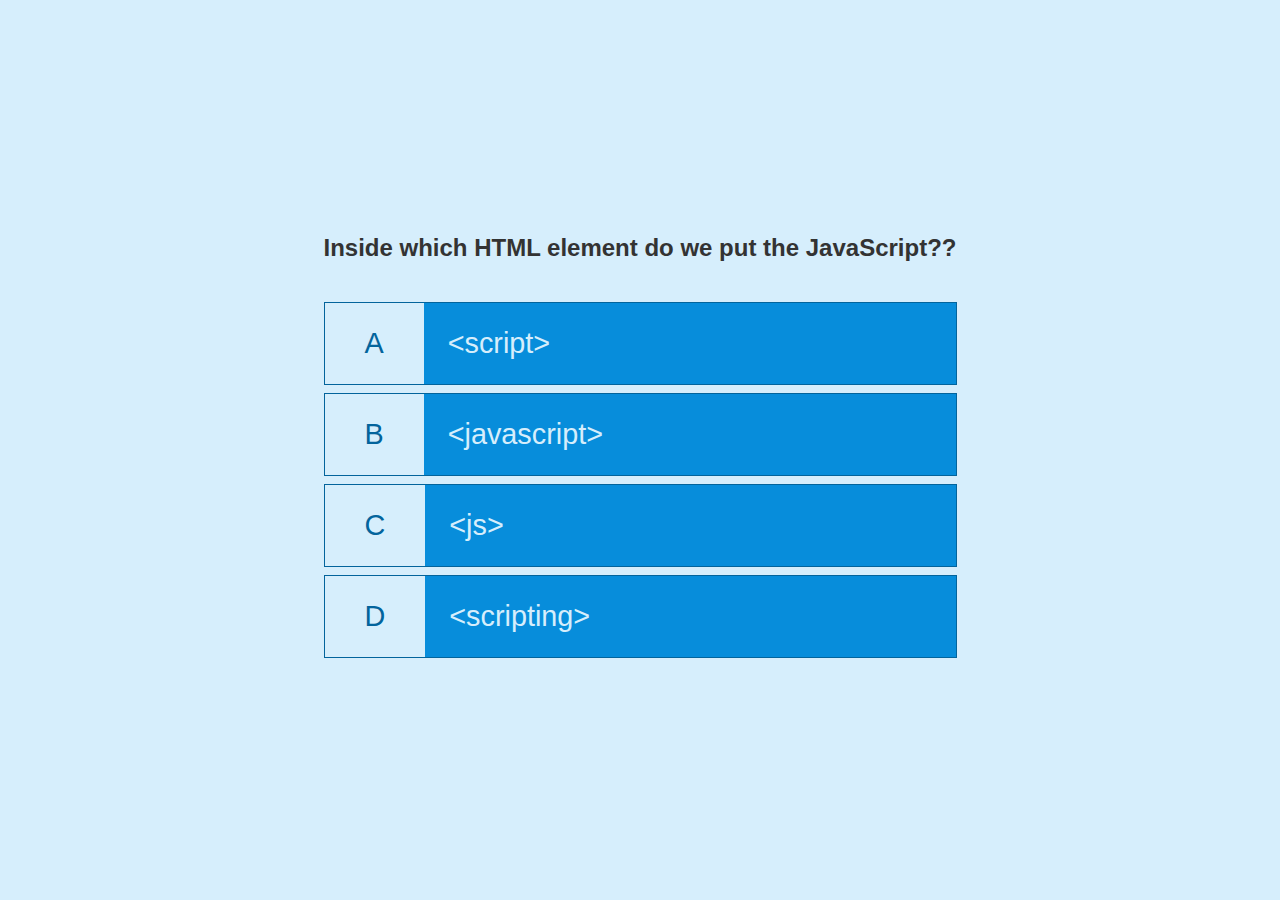
==== game.html @ 77064a03 "construct game with css, js, html" ====
<!DOCTYPE html>
<html lang="en">
<head>
    <meta charset="UTF-8">
    <meta http-equiv="X-UA-Compatible" content="IE=edge">
    <meta name="viewport" content="width=device-width, initial-scale=1.0">
    <title>Quiz App - Game</title>
    <link rel="stylesheet" href="app.css">
    <link rel="stylesheet" href="game.css">
</head>
<body>
    <div class="container">
        <!-- <div id="loader"></div> -->
        <div id="game" class="justify-content-center column">
            <h2 id="question">Choose the correct answer to this question</h2>
            <div class="choices">
                <p class="choice-item">A</p>
                <!-- data-number: wen can distinguish between them, when we select all of them -->
                <p class="choice-text" data-number="1">asdsd</p>
            </div>

            <div class="choices">
                <p class="choice-item">B</p>
                <p class="choice-text" data-number="2">asdsad</p>
            </div>

            <div class="choices">
                <p class="choice-item">C</p>
                <p class="choice-text" data-number="3">sdsad</p>
            </div>

            <div class="choices">
                <p class="choice-item">D</p>
                <p class="choice-text" data-number="4">asds</p>
            </div>
        </div>
    </div>

    <script src="game.js"></script>
</body>
</html>
---- app.css ----
* {
    box-sizing: border-box;
    font-family: Arial, Helvetica, sans-serif;
    margin: 0;
    padding: 0;
    color: #333;
}
body{
    background-color: rgb(214, 238, 252);
}
h1{
    text-align: center;
    font-size: 3.5rem;
    color: rgb(7, 141, 219);
    margin-bottom: 2.5rem;
}
/* general  */
.container{
    width: 100vw;
    height: 100vh;
    display: flex;
    flex-direction: row;
    align-items: center;
    justify-content: center;
    margin: 0 auto;
    padding: 2rem;
}
.column{
    display: flex;
    flex-direction: column;
}
.center{
    display: flex;
    align-items: center;
    justify-content: center;
}
.hidden{
    display: none;
}
.justify-content-center{
    justify-content: center;
}
.text-center{
    text-align: center;
}
/* forms  */
form{
    display: flex;
    flex-direction: column;
}
form input{
    margin-bottom: 1rem;
    padding: 0.7rem 0.5rem;
    border-radius: 0.4rem;
    border: 0.1rem solid rgb(3, 100, 156);
}
form input:focus{
    /* border-color: rgb(3, 100, 156); */
    box-shadow: 0 0.1rem 0.5rem 0 rgb(3, 100, 156);
}
form input:focus-visible{
    outline: 0px;
}
form input::placeholder{
    color: rgb(7, 141, 219);
    font-size: 1rem;
    padding: 1.5rem 0;
}
/* buttons  */
.btn{
    margin-bottom: 1rem;
    width: 12rem;
    text-align: center;
    background: rgb(7, 141, 219);
    color: #fff;
    padding: 0.5rem 0;
    border-radius: 0.2rem;
    text-decoration: none;
    border: 0.05rem solid rgb(3, 100, 156);
    font-size: 1.3rem;
}   
.btn:hover{
    cursor: pointer;
    /* transform: translateY(-0.1rem); */
    transform: scale(1.025);
    /* box-shadow: 0 0.1rem 0.5rem 0 rgb(3, 100, 156); */
}
.btn[disabled]:hover{
    cursor: not-allowed;
    pointer-events: none;
    box-shadow: none;
    transform: none;
 }
---- game.css ----
#game h2{
    margin-bottom: 2.5rem;;
}

.choices{
    display: flex;
    margin-bottom: 0.5rem;
    width: 100%;
    font-size: 1.8rem;
    border: 0.05rem solid rgb(3, 100, 156);
    background: rgb(7, 141, 219);
}
.choices:hover{
    cursor: pointer;
    transform: translateY(-0.1rem);
    transform: scale(1.025);
    box-shadow: 0 0.1rem 1.5rem 0 rgb(3, 100, 156);
}
.choice-item{
    padding: 1.5rem 2.5rem;
    background-color: rgb(214, 238, 252);
    color: rgb(3, 100, 156);

}
.choice-text{
    padding: 1.5rem;
    color: rgb(214, 238, 252);
    width: 100%;
}



/* Loader */
#loader{
    border: 1.6rem solid white;
    border-radius: 50%; /* Circle */
    border-top: 1.6rem solid #56a5eb;
    width: 12rem;
    height: 12rem;
    animation: rotate 2s linear infinite;
}
@keyframes rotate {
    0% {
        transform: rotate(0deg);
    }
    100%{
        transform: rotate(360deg);
    }
}
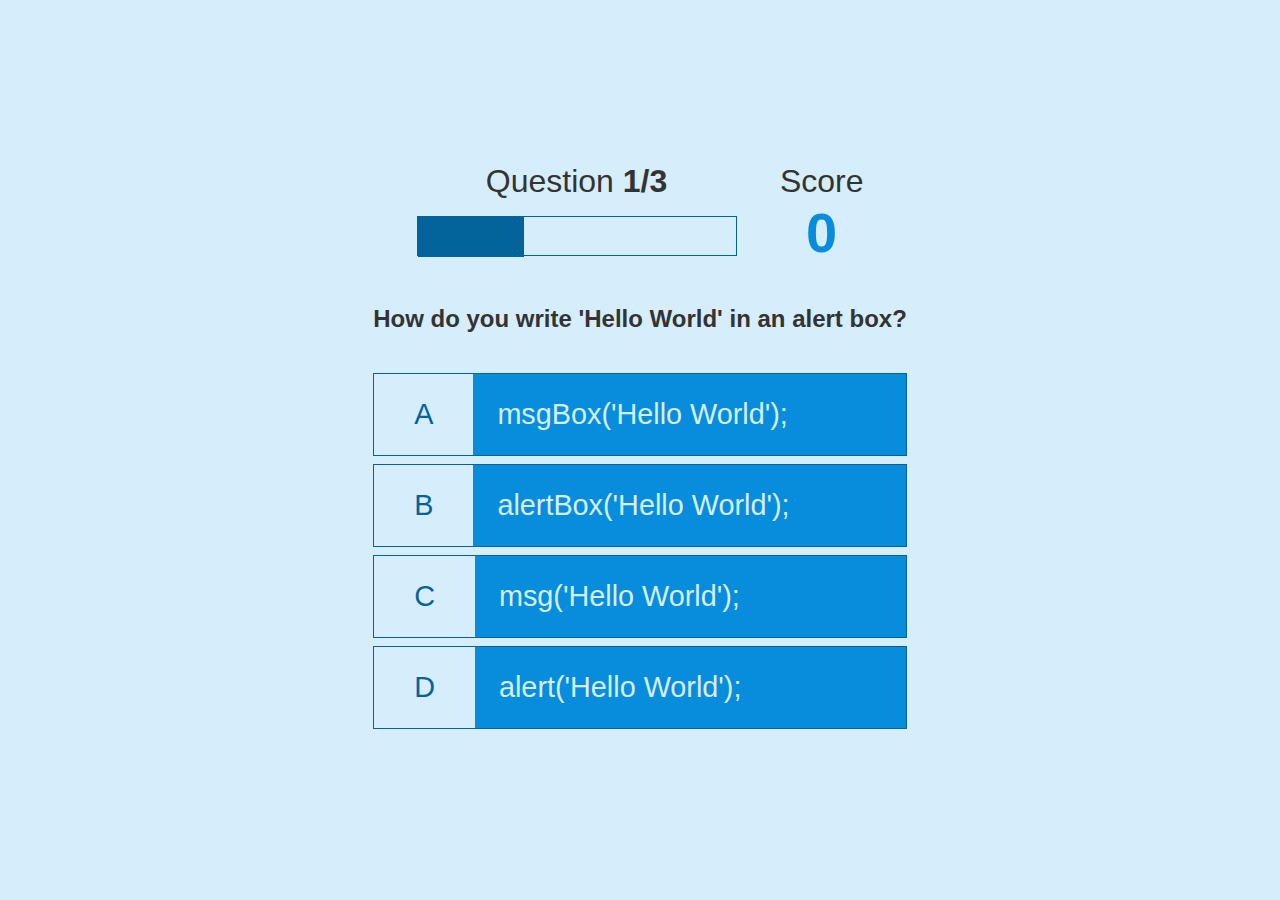
==== commit 37d34b21: "Project final" ====
--- a/game.html
+++ b/game.html
@@ -10,28 +10,51 @@
 </head>
 <body>
     <div class="container">
-        <!-- <div id="loader"></div> -->
-        <div id="game" class="justify-content-center column">
+        <div id="loader"></div>
+        <div id="game" class="justify-content-center column hidden">
+            <!-- HUD  -->
+            <div id="hud">
+                <!-- 1 -->
+                <div id="hud-item">
+                    <p class="hud-title" id="progressText">
+                        Question 
+                        <strong id="questionCounterText"></strong>
+                    </p>
+                    <div id="progressBar">
+                        <div id="progressBarFull"></div>
+                    </div>
+                </div>
+                <!-- 2 -->
+                <div id="hud-item">
+                    <p class="hud-title">
+                        Score
+                    </p>
+                    <h1 class="hud-main-text" id="scoreText">
+                       0
+                    </h1>
+                </div>
+            </div>
+            <!-- HUD  -->
             <h2 id="question">Choose the correct answer to this question</h2>
             <div class="choices">
                 <p class="choice-item">A</p>
                 <!-- data-number: wen can distinguish between them, when we select all of them -->
-                <p class="choice-text" data-number="1">asdsd</p>
+                <p class="choice-text" data-number="1"></p>
             </div>
 
             <div class="choices">
                 <p class="choice-item">B</p>
-                <p class="choice-text" data-number="2">asdsad</p>
+                <p class="choice-text" data-number="2"></p>
             </div>
 
             <div class="choices">
                 <p class="choice-item">C</p>
-                <p class="choice-text" data-number="3">sdsad</p>
+                <p class="choice-text" data-number="3"></p>
             </div>
 
             <div class="choices">
                 <p class="choice-item">D</p>
-                <p class="choice-text" data-number="4">asds</p>
+                <p class="choice-text" data-number="4"></p>
             </div>
         </div>
     </div>
--- a/game.css
+++ b/game.css
@@ -1,7 +1,34 @@
 #game h2{
     margin-bottom: 2.5rem;;
 }
+/* hud  */
+#hud{
+    display: flex;
+    flex-direction: row;
+    justify-content: space-evenly;
+    position: relative;
+}
+.hud-title{
+    text-align: center;
+    font-size: 2rem;
+}
+.hud-main-text{
+    text-align: center;
+}
 
+/*progress bar*/
+#progressBar{
+    width: 20rem;
+    height: 2.5rem;
+    border: 0.05rem solid rgb(3, 100, 156);
+    margin-top: 1rem;
+}
+#progressBarFull{
+    height: 2.5rem;
+    background-color: rgb(3, 100, 156);
+    width: 0%;
+}
+/* choices  */
 .choices{
     display: flex;
     margin-bottom: 0.5rem;
@@ -27,8 +54,14 @@
     color: rgb(214, 238, 252);
     width: 100%;
 }
-
-
+.incorrect{
+    background-color: rgb(197, 4, 4);
+    width: 100%;
+}
+.correct{
+    background-color: rgb(3, 187, 125);
+    width: 100%;
+}
 
 /* Loader */
 #loader{
@@ -38,6 +71,7 @@
     width: 12rem;
     height: 12rem;
     animation: rotate 2s linear infinite;
+    position: absolute;
 }
 @keyframes rotate {
     0% {
